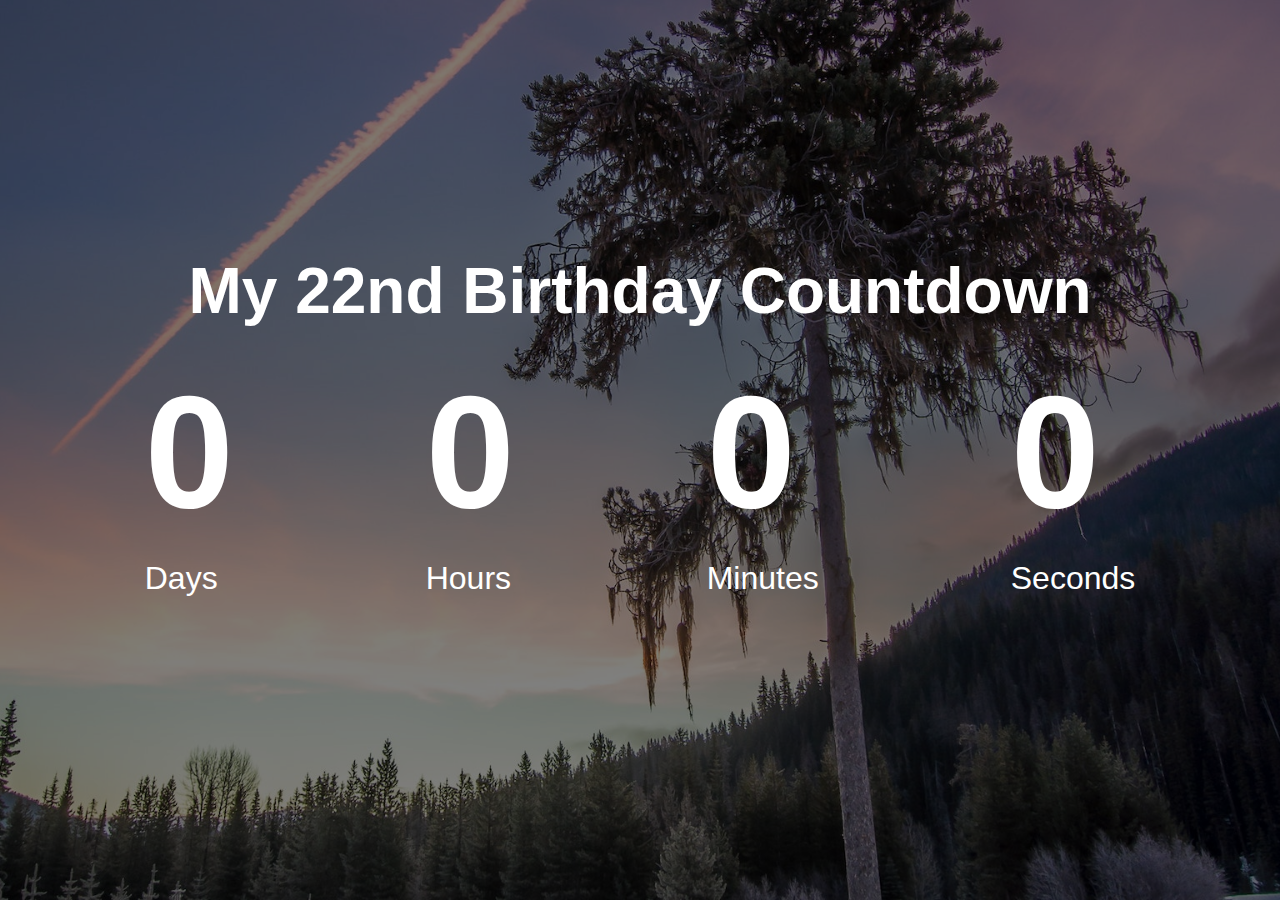
==== countdown-timer/index.html @ 83ec7145 "countdown timer complete" ====
<!DOCTYPE html>
<html lang="en">
  <head>
    <meta charset="UTF-8" />
    <meta http-equiv="X-UA-Compatible" content="IE=edge" />
    <meta name="viewport" content="width=device-width, initial-scale=1.0" />
    <title>Countdown Timer</title>
    <link rel="stylesheet" href="./style.css" />
  </head>
  <body>
    <div class="container">
      <h1 class="heading">My 22nd Birthday Countdown</h1>
      <div class="countdown">
        <div class="countdown__item">
          <div id="days" class="countdown__number">0</div>
          <div class="countdown__text">Days</div>
        </div>
        <div class="countdown__item">
          <div id="hours" class="countdown__number">0</div>
          <div class="countdown__text">Hours</div>
        </div>
        <div class="countdown__item">
          <div id="minutes" class="countdown__number">0</div>
          <div class="countdown__text">Minutes</div>
        </div>
        <div class="countdown__item">
          <div id="seconds" class="countdown__number">0</div>
          <div class="countdown__text">Seconds</div>
        </div>
      </div>
      <h1 class="heading stop__countdown"></h1>
    </div>

    <script src="./script.js"></script>
  </body>
</html>
---- countdown-timer/style.css ----
*,
*::after,
*::before {
  box-sizing: border-box;
  margin: 0;
  padding: 0;
}

body {
  font-family: 'Open Sans', sans-serif;
  font-size: 16px;
  background: url(./1.jpg);
  background-size: cover;
  background-position: center;
  background-repeat: no-repeat;
  height: 100vh;
  color: white;
  display: flex;
  justify-content: center;
  align-items: center;
}

@media screen and (max-width: 600px) {
  .heading {
    font-size: 2rem;
  }
}

body::before {
  content: '';
  position: absolute;
  top: 0;
  left: 0;
  width: 100%;
  height: 100%;
  background: rgba(0, 0, 0, 0.5);
}

.container {
  z-index: 10;
}

.heading {
  font-size: 4rem;
  text-align: center;
  margin-bottom: 2rem;
}

.countdown {
  display: flex;
  flex-wrap: wrap;
  justify-content: center;
  align-items: center;
  margin-bottom: 50px;
}

.countdown__item {
  margin: 0 6rem;
}

.countdown__number {
  font-size: 10rem;
  font-weight: 700;
  margin-bottom: 10px;
}

.countdown__text {
  font-size: 2rem;
  margin-top: 1rem;
}
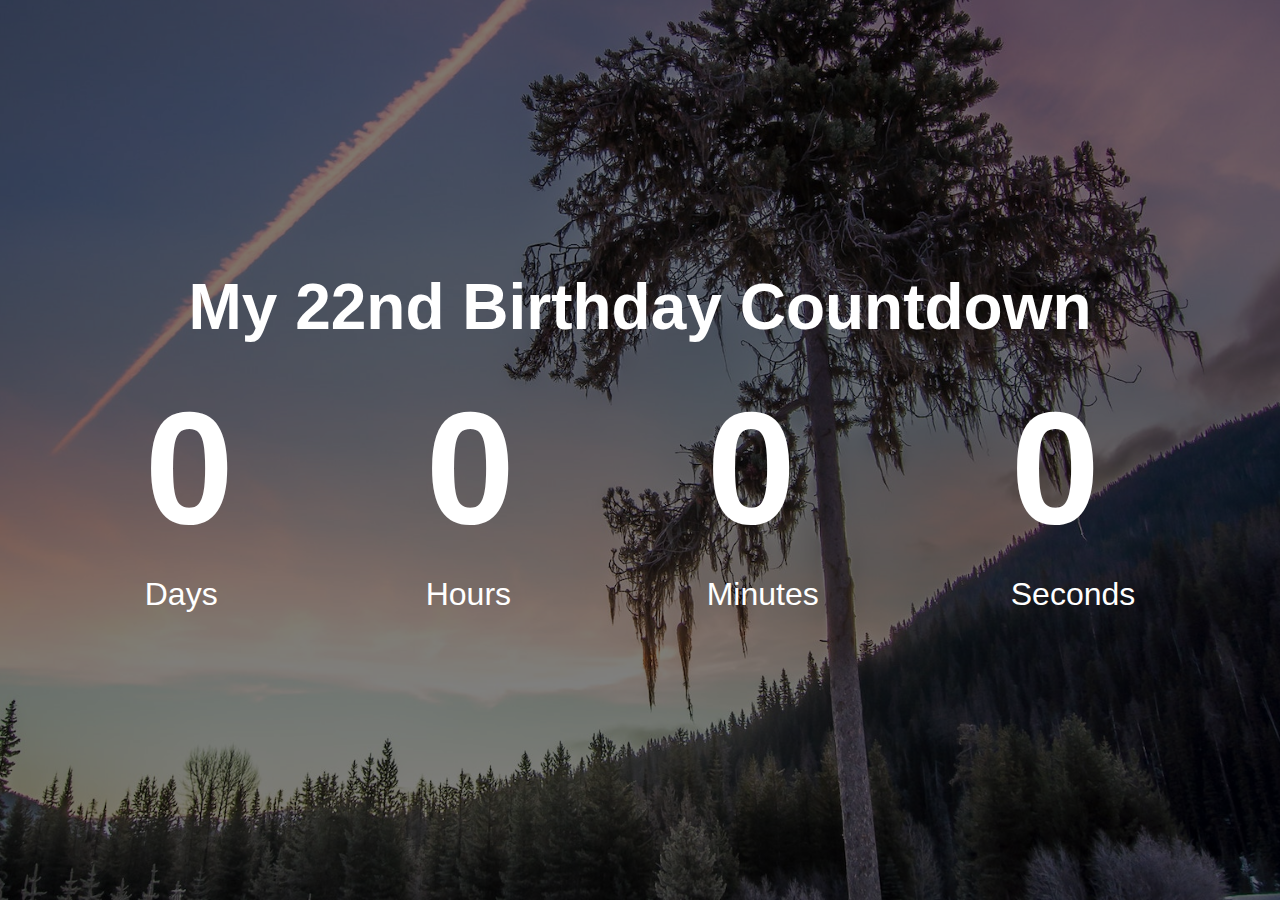
==== commit 1a39ede7: "some responsive media queries" ====
--- a/countdown-timer/index.html
+++ b/countdown-timer/index.html
@@ -9,26 +9,28 @@
   </head>
   <body>
     <div class="container">
-      <h1 class="heading">My 22nd Birthday Countdown</h1>
-      <div class="countdown">
-        <div class="countdown__item">
-          <div id="days" class="countdown__number">0</div>
-          <div class="countdown__text">Days</div>
+      <div class="center">
+        <h1 class="heading">My 22nd Birthday Countdown</h1>
+        <div class="countdown">
+          <div class="countdown__item">
+            <div id="days" class="countdown__number">0</div>
+            <div class="countdown__text">Days</div>
+          </div>
+          <div class="countdown__item">
+            <div id="hours" class="countdown__number">0</div>
+            <div class="countdown__text">Hours</div>
+          </div>
+          <div class="countdown__item">
+            <div id="minutes" class="countdown__number">0</div>
+            <div class="countdown__text">Minutes</div>
+          </div>
+          <div class="countdown__item">
+            <div id="seconds" class="countdown__number">0</div>
+            <div class="countdown__text">Seconds</div>
+          </div>
         </div>
-        <div class="countdown__item">
-          <div id="hours" class="countdown__number">0</div>
-          <div class="countdown__text">Hours</div>
-        </div>
-        <div class="countdown__item">
-          <div id="minutes" class="countdown__number">0</div>
-          <div class="countdown__text">Minutes</div>
-        </div>
-        <div class="countdown__item">
-          <div id="seconds" class="countdown__number">0</div>
-          <div class="countdown__text">Seconds</div>
-        </div>
+        <h1 class="heading stop__countdown"></h1>
       </div>
-      <h1 class="heading stop__countdown"></h1>
     </div>
 
     <script src="./script.js"></script>
--- a/countdown-timer/style.css
+++ b/countdown-timer/style.css
@@ -15,15 +15,6 @@
   background-repeat: no-repeat;
   height: 100vh;
   color: white;
-  display: flex;
-  justify-content: center;
-  align-items: center;
-}
-
-@media screen and (max-width: 600px) {
-  .heading {
-    font-size: 2rem;
-  }
 }
 
 body::before {
@@ -34,16 +25,21 @@
   width: 100%;
   height: 100%;
   background: rgba(0, 0, 0, 0.5);
+  z-index: -1;
 }
 
 .container {
-  z-index: 10;
+  display: flex;
+  justify-content: center;
+  align-items: center;
+  width: 100%;
+  height: 100%;
 }
 
 .heading {
   font-size: 4rem;
   text-align: center;
-  margin-bottom: 2rem;
+  margin: 2rem 0;
 }
 
 .countdown {
@@ -61,10 +57,31 @@
 .countdown__number {
   font-size: 10rem;
   font-weight: 700;
-  margin-bottom: 10px;
+  margin-bottom: 0.6rem;
 }
 
 .countdown__text {
   font-size: 2rem;
   margin-top: 1rem;
 }
+
+@media screen and (max-width: 600px) {
+  .heading {
+    font-size: 2rem;
+  }
+
+  .countdown__number {
+    font-size: 7rem;
+  }
+}
+
+@media screen and (max-width: 400px) {
+  .heading {
+    font-size: 1rem;
+    margin: 0.5rem 0;
+  }
+
+  .countdown__number {
+    font-size: 5rem;
+  }
+}
